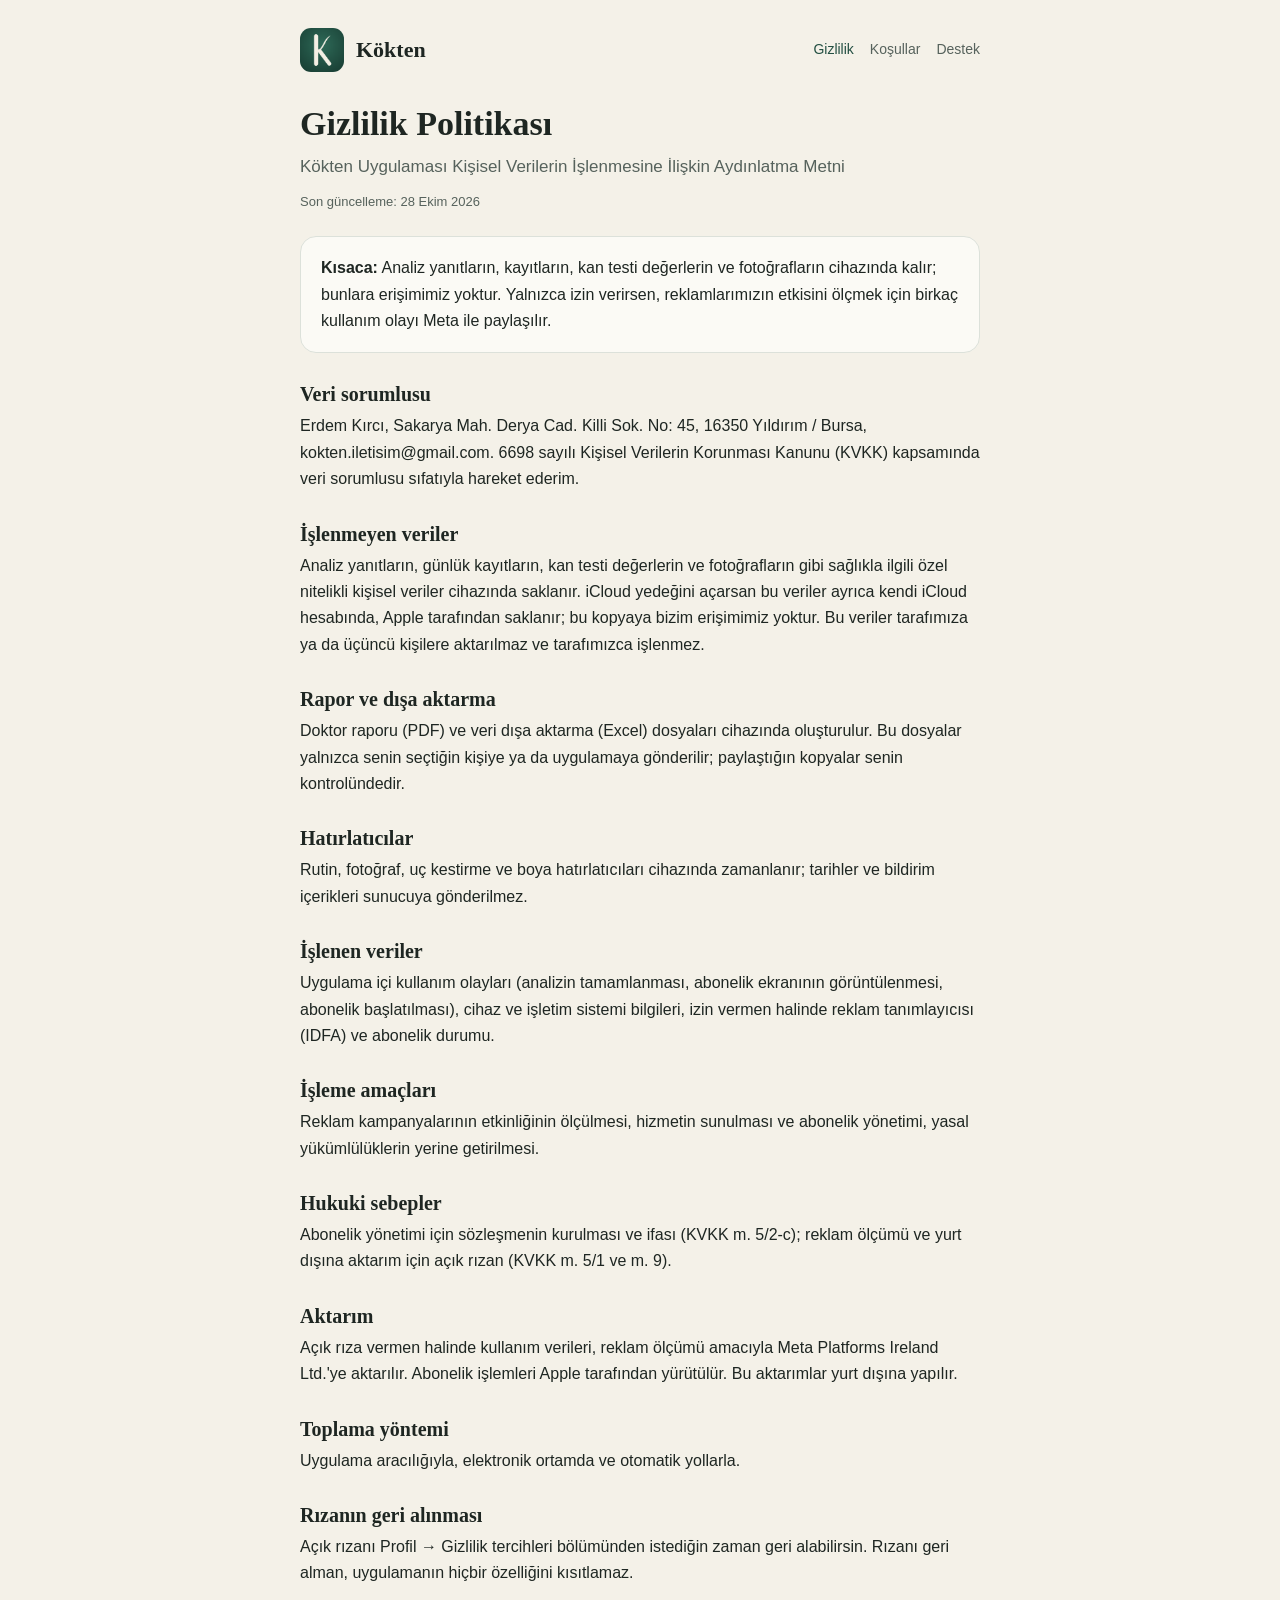
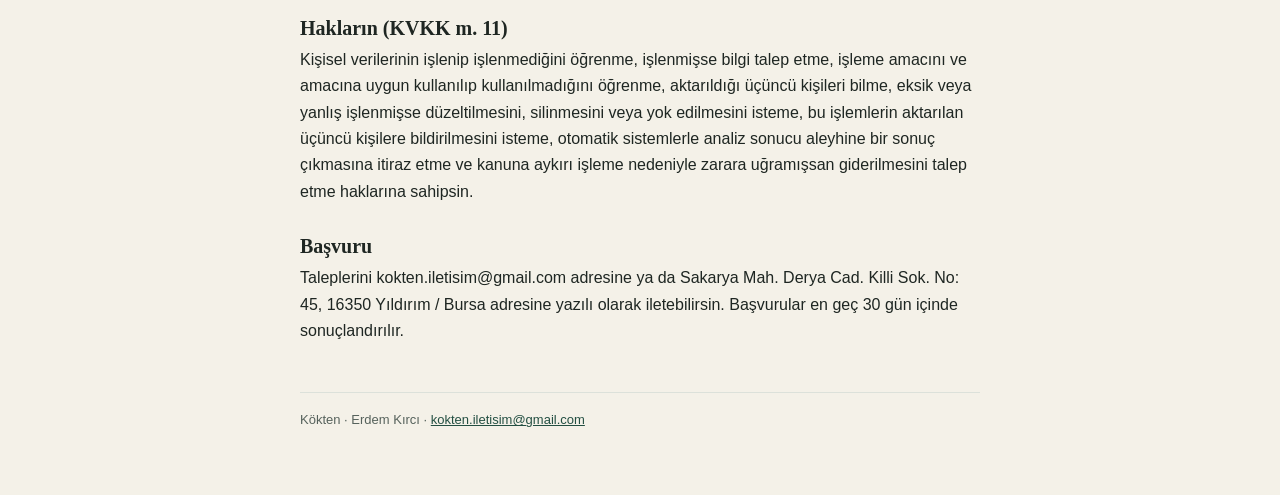
==== gizlilik.html @ 4c1eb414 "Add files via upload" ====
<!doctype html><html lang="tr"><head><meta charset="utf-8"><meta name="viewport" content="width=device-width,initial-scale=1">
<title>Gizlilik Politikası ve KVKK Aydınlatma Metni · Kökten</title><link rel="icon" href="icon.png"><link rel="apple-touch-icon" href="icon.png"><link rel="stylesheet" href="style.css"></head>
<body><div class="wrap"><header><img src="icon.png" alt=""><a href="./">Kökten</a><nav><a href="gizlilik.html" class=on>Gizlilik</a><a href="kosullar.html">Koşullar</a><a href="destek.html">Destek</a></nav></header>
<h1>Gizlilik Politikası</h1><p class="lead">Kökten Uygulaması Kişisel Verilerin İşlenmesine İlişkin Aydınlatma Metni</p><p class="meta">Son güncelleme: 28 Ekim 2026</p>
<div class="card"><p><b>Kısaca:</b> Analiz yanıtların, kayıtların, kan testi değerlerin ve fotoğrafların cihazında kalır; bunlara erişimimiz yoktur. Yalnızca izin verirsen, reklamlarımızın etkisini ölçmek için birkaç kullanım olayı Meta ile paylaşılır.</p></div>
<h2>Veri sorumlusu</h2><p>Erdem Kırcı, Sakarya Mah. Derya Cad. Killi Sok. No: 45, 16350 Yıldırım / Bursa, kokten.iletisim@gmail.com. 6698 sayılı Kişisel Verilerin Korunması Kanunu (KVKK) kapsamında veri sorumlusu sıfatıyla hareket ederim.</p><h2>İşlenmeyen veriler</h2><p>Analiz yanıtların, günlük kayıtların, kan testi değerlerin ve fotoğrafların gibi sağlıkla ilgili özel nitelikli kişisel veriler cihazında saklanır. iCloud yedeğini açarsan bu veriler ayrıca kendi iCloud hesabında, Apple tarafından saklanır; bu kopyaya bizim erişimimiz yoktur. Bu veriler tarafımıza ya da üçüncü kişilere aktarılmaz ve tarafımızca işlenmez.</p><h2>Rapor ve dışa aktarma</h2><p>Doktor raporu (PDF) ve veri dışa aktarma (Excel) dosyaları cihazında oluşturulur. Bu dosyalar yalnızca senin seçtiğin kişiye ya da uygulamaya gönderilir; paylaştığın kopyalar senin kontrolündedir.</p><h2>Hatırlatıcılar</h2><p>Rutin, fotoğraf, uç kestirme ve boya hatırlatıcıları cihazında zamanlanır; tarihler ve bildirim içerikleri sunucuya gönderilmez.</p><h2>İşlenen veriler</h2><p>Uygulama içi kullanım olayları (analizin tamamlanması, abonelik ekranının görüntülenmesi, abonelik başlatılması), cihaz ve işletim sistemi bilgileri, izin vermen halinde reklam tanımlayıcısı (IDFA) ve abonelik durumu.</p><h2>İşleme amaçları</h2><p>Reklam kampanyalarının etkinliğinin ölçülmesi, hizmetin sunulması ve abonelik yönetimi, yasal yükümlülüklerin yerine getirilmesi.</p><h2>Hukuki sebepler</h2><p>Abonelik yönetimi için sözleşmenin kurulması ve ifası (KVKK m. 5/2-c); reklam ölçümü ve yurt dışına aktarım için açık rızan (KVKK m. 5/1 ve m. 9).</p><h2>Aktarım</h2><p>Açık rıza vermen halinde kullanım verileri, reklam ölçümü amacıyla Meta Platforms Ireland Ltd.&#x27;ye aktarılır. Abonelik işlemleri Apple tarafından yürütülür. Bu aktarımlar yurt dışına yapılır.</p><h2>Toplama yöntemi</h2><p>Uygulama aracılığıyla, elektronik ortamda ve otomatik yollarla.</p><h2>Rızanın geri alınması</h2><p>Açık rızanı Profil → Gizlilik tercihleri bölümünden istediğin zaman geri alabilirsin. Rızanı geri alman, uygulamanın hiçbir özelliğini kısıtlamaz.</p><h2>Hakların (KVKK m. 11)</h2><p>Kişisel verilerinin işlenip işlenmediğini öğrenme, işlenmişse bilgi talep etme, işleme amacını ve amacına uygun kullanılıp kullanılmadığını öğrenme, aktarıldığı üçüncü kişileri bilme, eksik veya yanlış işlenmişse düzeltilmesini, silinmesini veya yok edilmesini isteme, bu işlemlerin aktarılan üçüncü kişilere bildirilmesini isteme, otomatik sistemlerle analiz sonucu aleyhine bir sonuç çıkmasına itiraz etme ve kanuna aykırı işleme nedeniyle zarara uğramışsan giderilmesini talep etme haklarına sahipsin.</p><h2>Başvuru</h2><p>Taleplerini kokten.iletisim@gmail.com adresine ya da Sakarya Mah. Derya Cad. Killi Sok. No: 45, 16350 Yıldırım / Bursa adresine yazılı olarak iletebilirsin. Başvurular en geç 30 gün içinde sonuçlandırılır.</p>
<footer>Kökten · Erdem Kırcı · <a href="mailto:kokten.iletisim@gmail.com">kokten.iletisim@gmail.com</a></footer></div></body></html>
---- style.css ----
*{box-sizing:border-box;margin:0;padding:0}
:root{--bg:#F4F1E8;--surface:#FBFAF5;--ink:#1E2622;--ink2:#56625C;--line:#DCE1DA;--accent:#234F42;--soft:#DCE8DF}
@media (prefers-color-scheme:dark){:root{--bg:#121715;--surface:#1A201E;--ink:#ECEEE9;--ink2:#A7B0AB;--line:#2A3430;--accent:#7BD4B2;--soft:#1F2E28}}
body{background:var(--bg);color:var(--ink);font:16px/1.65 -apple-system,BlinkMacSystemFont,"Segoe UI",Roboto,sans-serif;-webkit-font-smoothing:antialiased}
.wrap{max-width:720px;margin:0 auto;padding:28px 20px 64px}
header{display:flex;align-items:center;gap:12px;margin-bottom:32px}
header img{width:44px;height:44px;border-radius:11px}
header>a{color:var(--ink);text-decoration:none;font:700 22px/1 Charter,Georgia,"Times New Roman",serif}
nav{margin-left:auto;display:flex;gap:16px;font-size:14px}
nav a{color:var(--ink2);text-decoration:none}nav a:hover,nav a.on{color:var(--accent)}
h1{font:700 34px/1.2 Charter,Georgia,serif;margin-bottom:8px}
h2{font:700 20px/1.3 Charter,Georgia,serif;margin:28px 0 6px}
p,li{color:var(--ink)}p+p{margin-top:10px}
.lead{color:var(--ink2);font-size:17px;margin-bottom:8px}
.meta{color:var(--ink2);font-size:13px;margin-bottom:24px}
ul{padding-left:20px}li+li{margin-top:6px}
a{color:var(--accent)}
.card{background:var(--surface);border:1px solid var(--line);border-radius:16px;padding:18px 20px;margin-top:16px}
.links{display:grid;gap:12px;margin-top:24px}
.links a{display:block;background:var(--surface);border:1px solid var(--line);border-radius:14px;padding:16px 18px;text-decoration:none;color:var(--ink)}
.links a b{display:block;font:700 18px Charter,Georgia,serif}.links a span{color:var(--ink2);font-size:14px}
footer{margin-top:48px;padding-top:16px;border-top:1px solid var(--line);color:var(--ink2);font-size:13px}
@media (max-width:520px){nav{gap:12px;font-size:13px}h1{font-size:28px}}
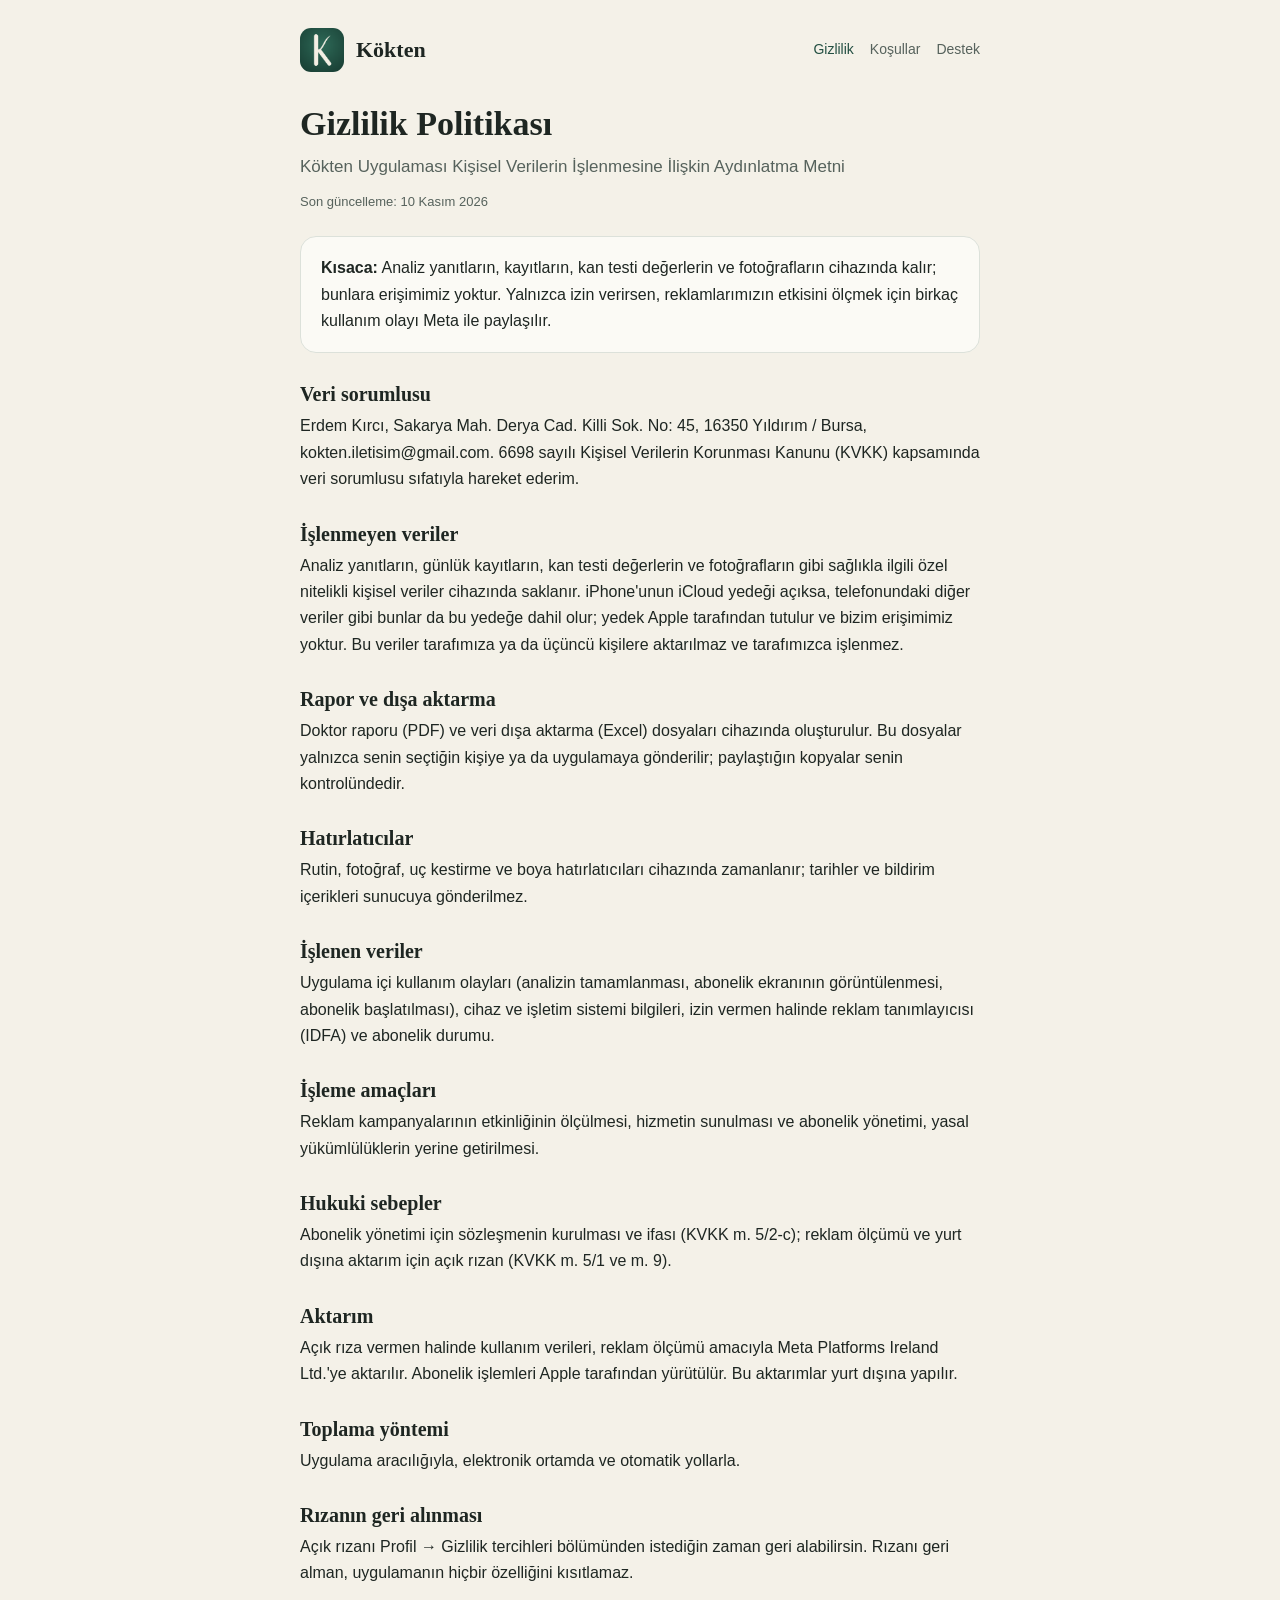
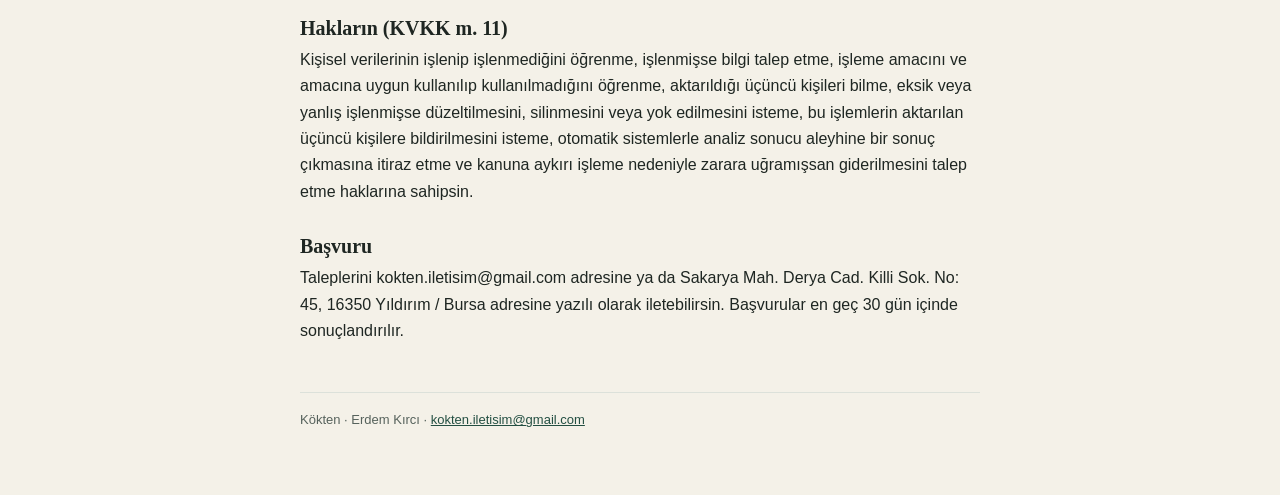
==== commit 9f2cd617: "Add files via upload" ====
--- a/gizlilik.html
+++ b/gizlilik.html
@@ -1,7 +1,7 @@
 <!doctype html><html lang="tr"><head><meta charset="utf-8"><meta name="viewport" content="width=device-width,initial-scale=1">
 <title>Gizlilik Politikası ve KVKK Aydınlatma Metni · Kökten</title><link rel="icon" href="icon.png"><link rel="apple-touch-icon" href="icon.png"><link rel="stylesheet" href="style.css"></head>
 <body><div class="wrap"><header><img src="icon.png" alt=""><a href="./">Kökten</a><nav><a href="gizlilik.html" class=on>Gizlilik</a><a href="kosullar.html">Koşullar</a><a href="destek.html">Destek</a></nav></header>
-<h1>Gizlilik Politikası</h1><p class="lead">Kökten Uygulaması Kişisel Verilerin İşlenmesine İlişkin Aydınlatma Metni</p><p class="meta">Son güncelleme: 28 Ekim 2026</p>
+<h1>Gizlilik Politikası</h1><p class="lead">Kökten Uygulaması Kişisel Verilerin İşlenmesine İlişkin Aydınlatma Metni</p><p class="meta">Son güncelleme: 10 Kasım 2026</p>
 <div class="card"><p><b>Kısaca:</b> Analiz yanıtların, kayıtların, kan testi değerlerin ve fotoğrafların cihazında kalır; bunlara erişimimiz yoktur. Yalnızca izin verirsen, reklamlarımızın etkisini ölçmek için birkaç kullanım olayı Meta ile paylaşılır.</p></div>
-<h2>Veri sorumlusu</h2><p>Erdem Kırcı, Sakarya Mah. Derya Cad. Killi Sok. No: 45, 16350 Yıldırım / Bursa, kokten.iletisim@gmail.com. 6698 sayılı Kişisel Verilerin Korunması Kanunu (KVKK) kapsamında veri sorumlusu sıfatıyla hareket ederim.</p><h2>İşlenmeyen veriler</h2><p>Analiz yanıtların, günlük kayıtların, kan testi değerlerin ve fotoğrafların gibi sağlıkla ilgili özel nitelikli kişisel veriler cihazında saklanır. iCloud yedeğini açarsan bu veriler ayrıca kendi iCloud hesabında, Apple tarafından saklanır; bu kopyaya bizim erişimimiz yoktur. Bu veriler tarafımıza ya da üçüncü kişilere aktarılmaz ve tarafımızca işlenmez.</p><h2>Rapor ve dışa aktarma</h2><p>Doktor raporu (PDF) ve veri dışa aktarma (Excel) dosyaları cihazında oluşturulur. Bu dosyalar yalnızca senin seçtiğin kişiye ya da uygulamaya gönderilir; paylaştığın kopyalar senin kontrolündedir.</p><h2>Hatırlatıcılar</h2><p>Rutin, fotoğraf, uç kestirme ve boya hatırlatıcıları cihazında zamanlanır; tarihler ve bildirim içerikleri sunucuya gönderilmez.</p><h2>İşlenen veriler</h2><p>Uygulama içi kullanım olayları (analizin tamamlanması, abonelik ekranının görüntülenmesi, abonelik başlatılması), cihaz ve işletim sistemi bilgileri, izin vermen halinde reklam tanımlayıcısı (IDFA) ve abonelik durumu.</p><h2>İşleme amaçları</h2><p>Reklam kampanyalarının etkinliğinin ölçülmesi, hizmetin sunulması ve abonelik yönetimi, yasal yükümlülüklerin yerine getirilmesi.</p><h2>Hukuki sebepler</h2><p>Abonelik yönetimi için sözleşmenin kurulması ve ifası (KVKK m. 5/2-c); reklam ölçümü ve yurt dışına aktarım için açık rızan (KVKK m. 5/1 ve m. 9).</p><h2>Aktarım</h2><p>Açık rıza vermen halinde kullanım verileri, reklam ölçümü amacıyla Meta Platforms Ireland Ltd.&#x27;ye aktarılır. Abonelik işlemleri Apple tarafından yürütülür. Bu aktarımlar yurt dışına yapılır.</p><h2>Toplama yöntemi</h2><p>Uygulama aracılığıyla, elektronik ortamda ve otomatik yollarla.</p><h2>Rızanın geri alınması</h2><p>Açık rızanı Profil → Gizlilik tercihleri bölümünden istediğin zaman geri alabilirsin. Rızanı geri alman, uygulamanın hiçbir özelliğini kısıtlamaz.</p><h2>Hakların (KVKK m. 11)</h2><p>Kişisel verilerinin işlenip işlenmediğini öğrenme, işlenmişse bilgi talep etme, işleme amacını ve amacına uygun kullanılıp kullanılmadığını öğrenme, aktarıldığı üçüncü kişileri bilme, eksik veya yanlış işlenmişse düzeltilmesini, silinmesini veya yok edilmesini isteme, bu işlemlerin aktarılan üçüncü kişilere bildirilmesini isteme, otomatik sistemlerle analiz sonucu aleyhine bir sonuç çıkmasına itiraz etme ve kanuna aykırı işleme nedeniyle zarara uğramışsan giderilmesini talep etme haklarına sahipsin.</p><h2>Başvuru</h2><p>Taleplerini kokten.iletisim@gmail.com adresine ya da Sakarya Mah. Derya Cad. Killi Sok. No: 45, 16350 Yıldırım / Bursa adresine yazılı olarak iletebilirsin. Başvurular en geç 30 gün içinde sonuçlandırılır.</p>
+<h2>Veri sorumlusu</h2><p>Erdem Kırcı, Sakarya Mah. Derya Cad. Killi Sok. No: 45, 16350 Yıldırım / Bursa, kokten.iletisim@gmail.com. 6698 sayılı Kişisel Verilerin Korunması Kanunu (KVKK) kapsamında veri sorumlusu sıfatıyla hareket ederim.</p><h2>İşlenmeyen veriler</h2><p>Analiz yanıtların, günlük kayıtların, kan testi değerlerin ve fotoğrafların gibi sağlıkla ilgili özel nitelikli kişisel veriler cihazında saklanır. iPhone'unun iCloud yedeği açıksa, telefonundaki diğer veriler gibi bunlar da bu yedeğe dahil olur; yedek Apple tarafından tutulur ve bizim erişimimiz yoktur. Bu veriler tarafımıza ya da üçüncü kişilere aktarılmaz ve tarafımızca işlenmez.</p><h2>Rapor ve dışa aktarma</h2><p>Doktor raporu (PDF) ve veri dışa aktarma (Excel) dosyaları cihazında oluşturulur. Bu dosyalar yalnızca senin seçtiğin kişiye ya da uygulamaya gönderilir; paylaştığın kopyalar senin kontrolündedir.</p><h2>Hatırlatıcılar</h2><p>Rutin, fotoğraf, uç kestirme ve boya hatırlatıcıları cihazında zamanlanır; tarihler ve bildirim içerikleri sunucuya gönderilmez.</p><h2>İşlenen veriler</h2><p>Uygulama içi kullanım olayları (analizin tamamlanması, abonelik ekranının görüntülenmesi, abonelik başlatılması), cihaz ve işletim sistemi bilgileri, izin vermen halinde reklam tanımlayıcısı (IDFA) ve abonelik durumu.</p><h2>İşleme amaçları</h2><p>Reklam kampanyalarının etkinliğinin ölçülmesi, hizmetin sunulması ve abonelik yönetimi, yasal yükümlülüklerin yerine getirilmesi.</p><h2>Hukuki sebepler</h2><p>Abonelik yönetimi için sözleşmenin kurulması ve ifası (KVKK m. 5/2-c); reklam ölçümü ve yurt dışına aktarım için açık rızan (KVKK m. 5/1 ve m. 9).</p><h2>Aktarım</h2><p>Açık rıza vermen halinde kullanım verileri, reklam ölçümü amacıyla Meta Platforms Ireland Ltd.&#x27;ye aktarılır. Abonelik işlemleri Apple tarafından yürütülür. Bu aktarımlar yurt dışına yapılır.</p><h2>Toplama yöntemi</h2><p>Uygulama aracılığıyla, elektronik ortamda ve otomatik yollarla.</p><h2>Rızanın geri alınması</h2><p>Açık rızanı Profil → Gizlilik tercihleri bölümünden istediğin zaman geri alabilirsin. Rızanı geri alman, uygulamanın hiçbir özelliğini kısıtlamaz.</p><h2>Hakların (KVKK m. 11)</h2><p>Kişisel verilerinin işlenip işlenmediğini öğrenme, işlenmişse bilgi talep etme, işleme amacını ve amacına uygun kullanılıp kullanılmadığını öğrenme, aktarıldığı üçüncü kişileri bilme, eksik veya yanlış işlenmişse düzeltilmesini, silinmesini veya yok edilmesini isteme, bu işlemlerin aktarılan üçüncü kişilere bildirilmesini isteme, otomatik sistemlerle analiz sonucu aleyhine bir sonuç çıkmasına itiraz etme ve kanuna aykırı işleme nedeniyle zarara uğramışsan giderilmesini talep etme haklarına sahipsin.</p><h2>Başvuru</h2><p>Taleplerini kokten.iletisim@gmail.com adresine ya da Sakarya Mah. Derya Cad. Killi Sok. No: 45, 16350 Yıldırım / Bursa adresine yazılı olarak iletebilirsin. Başvurular en geç 30 gün içinde sonuçlandırılır.</p>
 <footer>Kökten · Erdem Kırcı · <a href="mailto:kokten.iletisim@gmail.com">kokten.iletisim@gmail.com</a></footer></div></body></html>
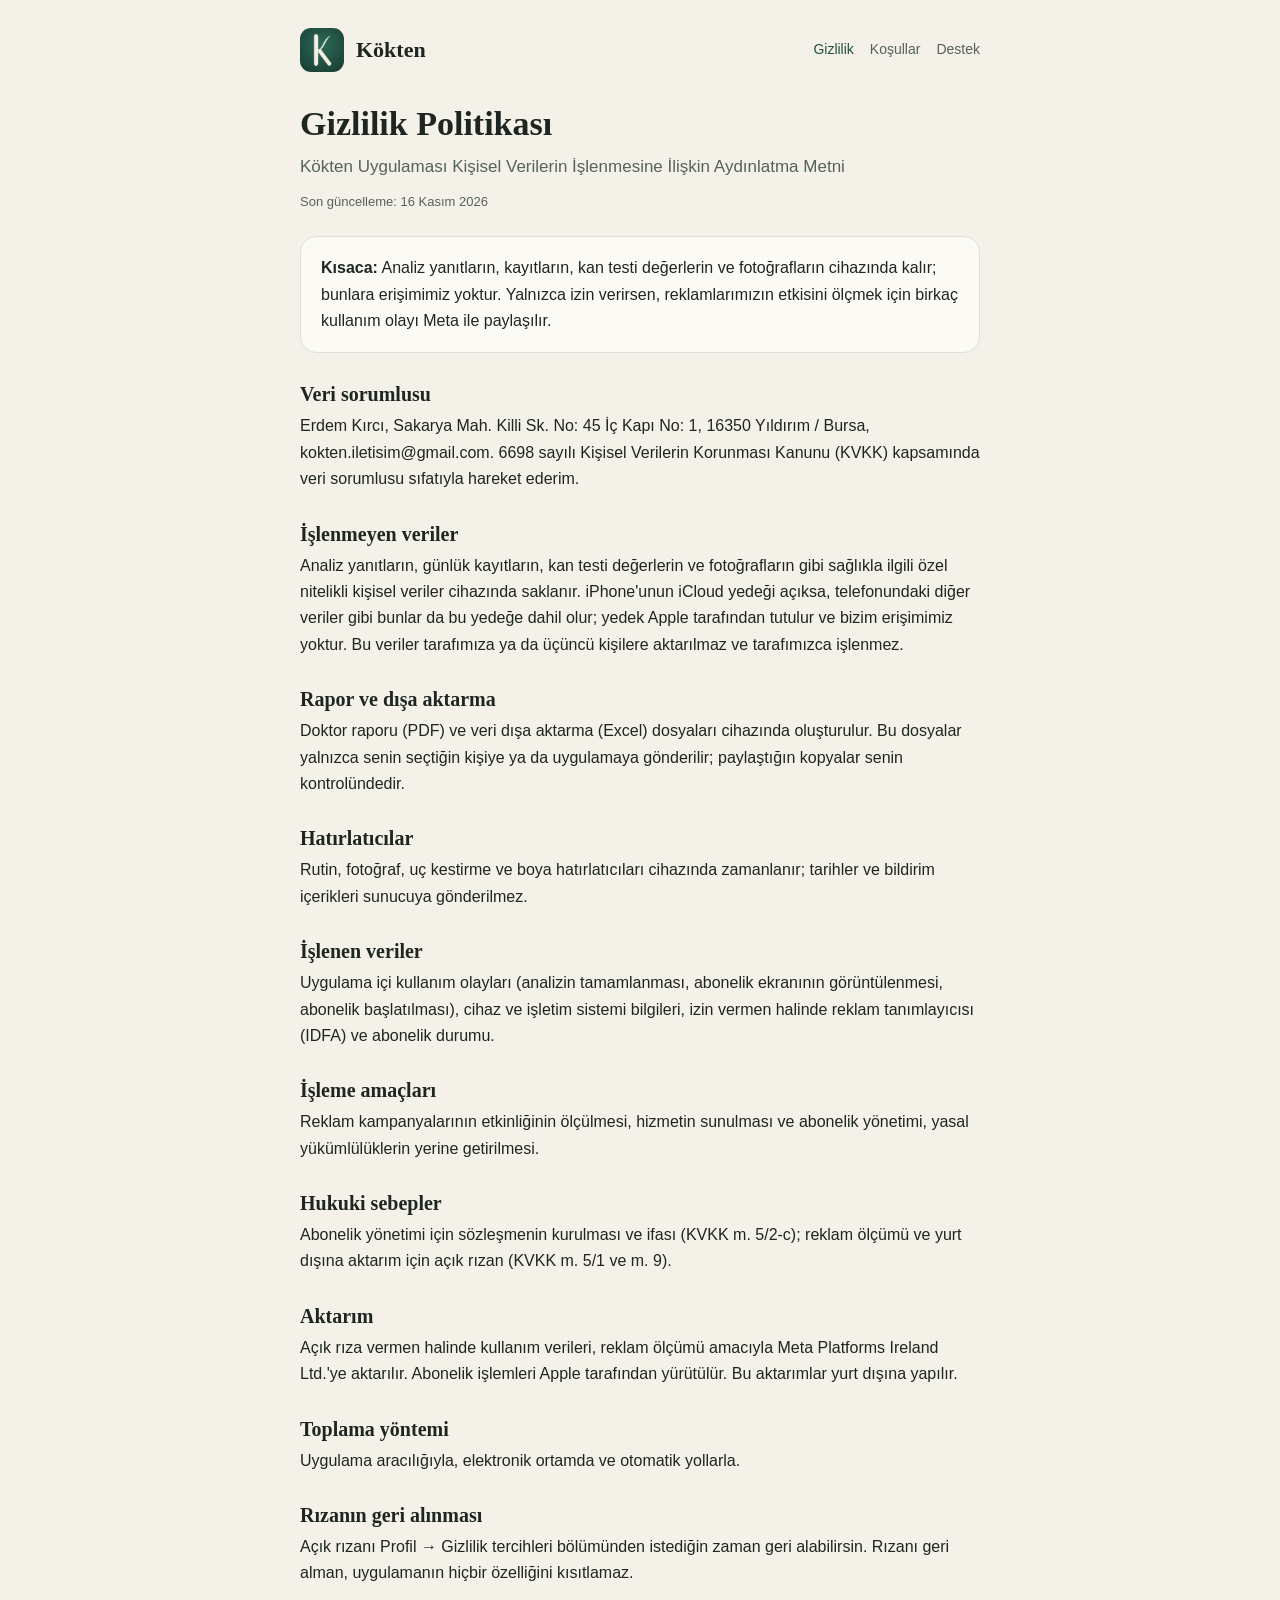
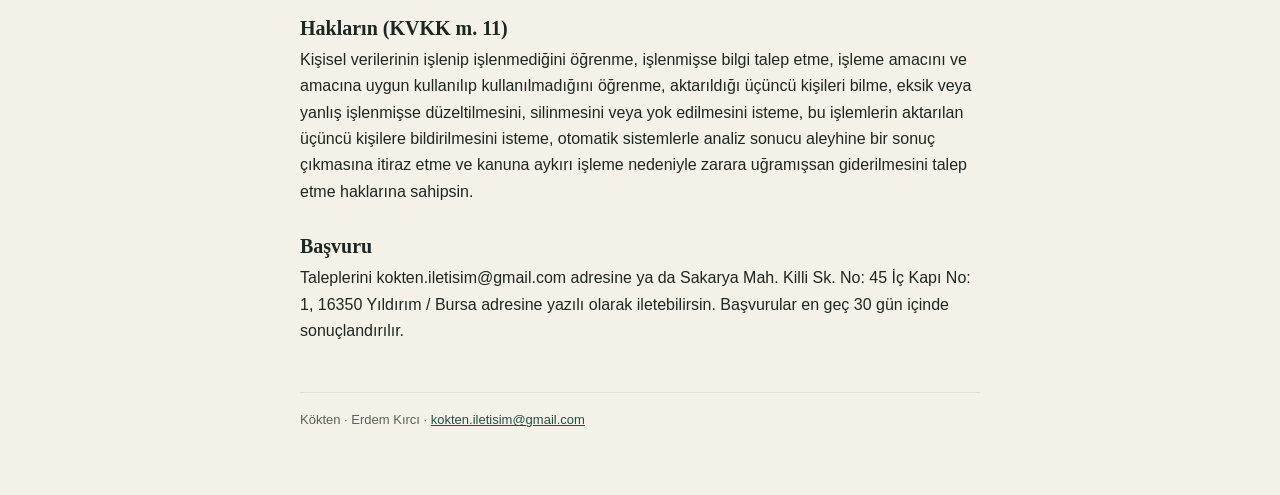
==== commit f42ee550: "Change last updated date in gizlilik.html Updated the last modified date in the privacy policy secti" ====
--- a/gizlilik.html
+++ b/gizlilik.html
@@ -1,7 +1,7 @@
 <!doctype html><html lang="tr"><head><meta charset="utf-8"><meta name="viewport" content="width=device-width,initial-scale=1">
 <title>Gizlilik Politikası ve KVKK Aydınlatma Metni · Kökten</title><link rel="icon" href="icon.png"><link rel="apple-touch-icon" href="icon.png"><link rel="stylesheet" href="style.css"></head>
 <body><div class="wrap"><header><img src="icon.png" alt=""><a href="./">Kökten</a><nav><a href="gizlilik.html" class=on>Gizlilik</a><a href="kosullar.html">Koşullar</a><a href="destek.html">Destek</a></nav></header>
-<h1>Gizlilik Politikası</h1><p class="lead">Kökten Uygulaması Kişisel Verilerin İşlenmesine İlişkin Aydınlatma Metni</p><p class="meta">Son güncelleme: 10 Kasım 2026</p>
+<h1>Gizlilik Politikası</h1><p class="lead">Kökten Uygulaması Kişisel Verilerin İşlenmesine İlişkin Aydınlatma Metni</p><p class="meta">Son güncelleme: 16 Kasım 2026</p>
 <div class="card"><p><b>Kısaca:</b> Analiz yanıtların, kayıtların, kan testi değerlerin ve fotoğrafların cihazında kalır; bunlara erişimimiz yoktur. Yalnızca izin verirsen, reklamlarımızın etkisini ölçmek için birkaç kullanım olayı Meta ile paylaşılır.</p></div>
-<h2>Veri sorumlusu</h2><p>Erdem Kırcı, Sakarya Mah. Derya Cad. Killi Sok. No: 45, 16350 Yıldırım / Bursa, kokten.iletisim@gmail.com. 6698 sayılı Kişisel Verilerin Korunması Kanunu (KVKK) kapsamında veri sorumlusu sıfatıyla hareket ederim.</p><h2>İşlenmeyen veriler</h2><p>Analiz yanıtların, günlük kayıtların, kan testi değerlerin ve fotoğrafların gibi sağlıkla ilgili özel nitelikli kişisel veriler cihazında saklanır. iPhone'unun iCloud yedeği açıksa, telefonundaki diğer veriler gibi bunlar da bu yedeğe dahil olur; yedek Apple tarafından tutulur ve bizim erişimimiz yoktur. Bu veriler tarafımıza ya da üçüncü kişilere aktarılmaz ve tarafımızca işlenmez.</p><h2>Rapor ve dışa aktarma</h2><p>Doktor raporu (PDF) ve veri dışa aktarma (Excel) dosyaları cihazında oluşturulur. Bu dosyalar yalnızca senin seçtiğin kişiye ya da uygulamaya gönderilir; paylaştığın kopyalar senin kontrolündedir.</p><h2>Hatırlatıcılar</h2><p>Rutin, fotoğraf, uç kestirme ve boya hatırlatıcıları cihazında zamanlanır; tarihler ve bildirim içerikleri sunucuya gönderilmez.</p><h2>İşlenen veriler</h2><p>Uygulama içi kullanım olayları (analizin tamamlanması, abonelik ekranının görüntülenmesi, abonelik başlatılması), cihaz ve işletim sistemi bilgileri, izin vermen halinde reklam tanımlayıcısı (IDFA) ve abonelik durumu.</p><h2>İşleme amaçları</h2><p>Reklam kampanyalarının etkinliğinin ölçülmesi, hizmetin sunulması ve abonelik yönetimi, yasal yükümlülüklerin yerine getirilmesi.</p><h2>Hukuki sebepler</h2><p>Abonelik yönetimi için sözleşmenin kurulması ve ifası (KVKK m. 5/2-c); reklam ölçümü ve yurt dışına aktarım için açık rızan (KVKK m. 5/1 ve m. 9).</p><h2>Aktarım</h2><p>Açık rıza vermen halinde kullanım verileri, reklam ölçümü amacıyla Meta Platforms Ireland Ltd.&#x27;ye aktarılır. Abonelik işlemleri Apple tarafından yürütülür. Bu aktarımlar yurt dışına yapılır.</p><h2>Toplama yöntemi</h2><p>Uygulama aracılığıyla, elektronik ortamda ve otomatik yollarla.</p><h2>Rızanın geri alınması</h2><p>Açık rızanı Profil → Gizlilik tercihleri bölümünden istediğin zaman geri alabilirsin. Rızanı geri alman, uygulamanın hiçbir özelliğini kısıtlamaz.</p><h2>Hakların (KVKK m. 11)</h2><p>Kişisel verilerinin işlenip işlenmediğini öğrenme, işlenmişse bilgi talep etme, işleme amacını ve amacına uygun kullanılıp kullanılmadığını öğrenme, aktarıldığı üçüncü kişileri bilme, eksik veya yanlış işlenmişse düzeltilmesini, silinmesini veya yok edilmesini isteme, bu işlemlerin aktarılan üçüncü kişilere bildirilmesini isteme, otomatik sistemlerle analiz sonucu aleyhine bir sonuç çıkmasına itiraz etme ve kanuna aykırı işleme nedeniyle zarara uğramışsan giderilmesini talep etme haklarına sahipsin.</p><h2>Başvuru</h2><p>Taleplerini kokten.iletisim@gmail.com adresine ya da Sakarya Mah. Derya Cad. Killi Sok. No: 45, 16350 Yıldırım / Bursa adresine yazılı olarak iletebilirsin. Başvurular en geç 30 gün içinde sonuçlandırılır.</p>
-<footer>Kökten · Erdem Kırcı · <a href="mailto:kokten.iletisim@gmail.com">kokten.iletisim@gmail.com</a></footer></div></body></html>+<h2>Veri sorumlusu</h2><p>Erdem Kırcı, Sakarya Mah. Killi Sk. No: 45 İç Kapı No: 1, 16350 Yıldırım / Bursa, kokten.iletisim@gmail.com. 6698 sayılı Kişisel Verilerin Korunması Kanunu (KVKK) kapsamında veri sorumlusu sıfatıyla hareket ederim.</p><h2>İşlenmeyen veriler</h2><p>Analiz yanıtların, günlük kayıtların, kan testi değerlerin ve fotoğrafların gibi sağlıkla ilgili özel nitelikli kişisel veriler cihazında saklanır. iPhone'unun iCloud yedeği açıksa, telefonundaki diğer veriler gibi bunlar da bu yedeğe dahil olur; yedek Apple tarafından tutulur ve bizim erişimimiz yoktur. Bu veriler tarafımıza ya da üçüncü kişilere aktarılmaz ve tarafımızca işlenmez.</p><h2>Rapor ve dışa aktarma</h2><p>Doktor raporu (PDF) ve veri dışa aktarma (Excel) dosyaları cihazında oluşturulur. Bu dosyalar yalnızca senin seçtiğin kişiye ya da uygulamaya gönderilir; paylaştığın kopyalar senin kontrolündedir.</p><h2>Hatırlatıcılar</h2><p>Rutin, fotoğraf, uç kestirme ve boya hatırlatıcıları cihazında zamanlanır; tarihler ve bildirim içerikleri sunucuya gönderilmez.</p><h2>İşlenen veriler</h2><p>Uygulama içi kullanım olayları (analizin tamamlanması, abonelik ekranının görüntülenmesi, abonelik başlatılması), cihaz ve işletim sistemi bilgileri, izin vermen halinde reklam tanımlayıcısı (IDFA) ve abonelik durumu.</p><h2>İşleme amaçları</h2><p>Reklam kampanyalarının etkinliğinin ölçülmesi, hizmetin sunulması ve abonelik yönetimi, yasal yükümlülüklerin yerine getirilmesi.</p><h2>Hukuki sebepler</h2><p>Abonelik yönetimi için sözleşmenin kurulması ve ifası (KVKK m. 5/2-c); reklam ölçümü ve yurt dışına aktarım için açık rızan (KVKK m. 5/1 ve m. 9).</p><h2>Aktarım</h2><p>Açık rıza vermen halinde kullanım verileri, reklam ölçümü amacıyla Meta Platforms Ireland Ltd.&#x27;ye aktarılır. Abonelik işlemleri Apple tarafından yürütülür. Bu aktarımlar yurt dışına yapılır.</p><h2>Toplama yöntemi</h2><p>Uygulama aracılığıyla, elektronik ortamda ve otomatik yollarla.</p><h2>Rızanın geri alınması</h2><p>Açık rızanı Profil → Gizlilik tercihleri bölümünden istediğin zaman geri alabilirsin. Rızanı geri alman, uygulamanın hiçbir özelliğini kısıtlamaz.</p><h2>Hakların (KVKK m. 11)</h2><p>Kişisel verilerinin işlenip işlenmediğini öğrenme, işlenmişse bilgi talep etme, işleme amacını ve amacına uygun kullanılıp kullanılmadığını öğrenme, aktarıldığı üçüncü kişileri bilme, eksik veya yanlış işlenmişse düzeltilmesini, silinmesini veya yok edilmesini isteme, bu işlemlerin aktarılan üçüncü kişilere bildirilmesini isteme, otomatik sistemlerle analiz sonucu aleyhine bir sonuç çıkmasına itiraz etme ve kanuna aykırı işleme nedeniyle zarara uğramışsan giderilmesini talep etme haklarına sahipsin.</p><h2>Başvuru</h2><p>Taleplerini kokten.iletisim@gmail.com adresine ya da Sakarya Mah. Killi Sk. No: 45 İç Kapı No: 1, 16350 Yıldırım / Bursa adresine yazılı olarak iletebilirsin. Başvurular en geç 30 gün içinde sonuçlandırılır.</p>
+<footer>Kökten · Erdem Kırcı · <a href="mailto:kokten.iletisim@gmail.com">kokten.iletisim@gmail.com</a></footer></div></body></html>
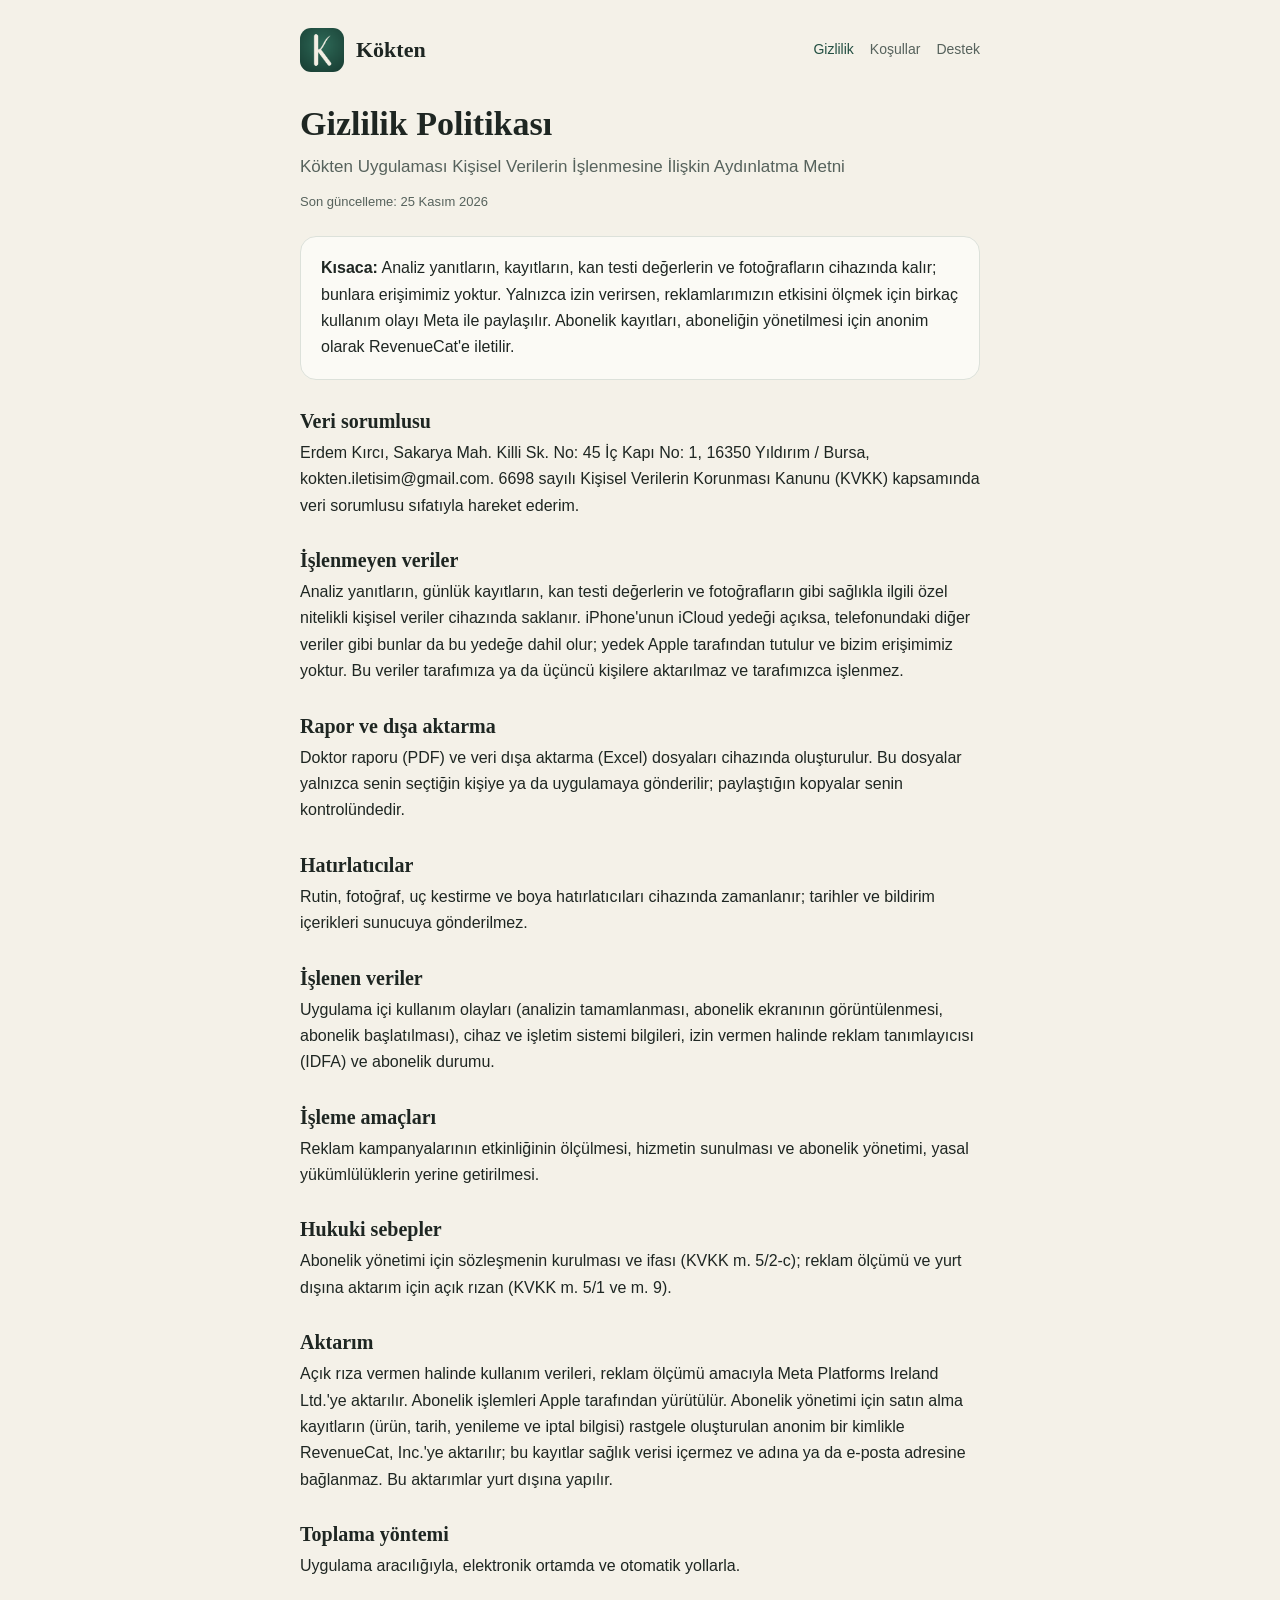
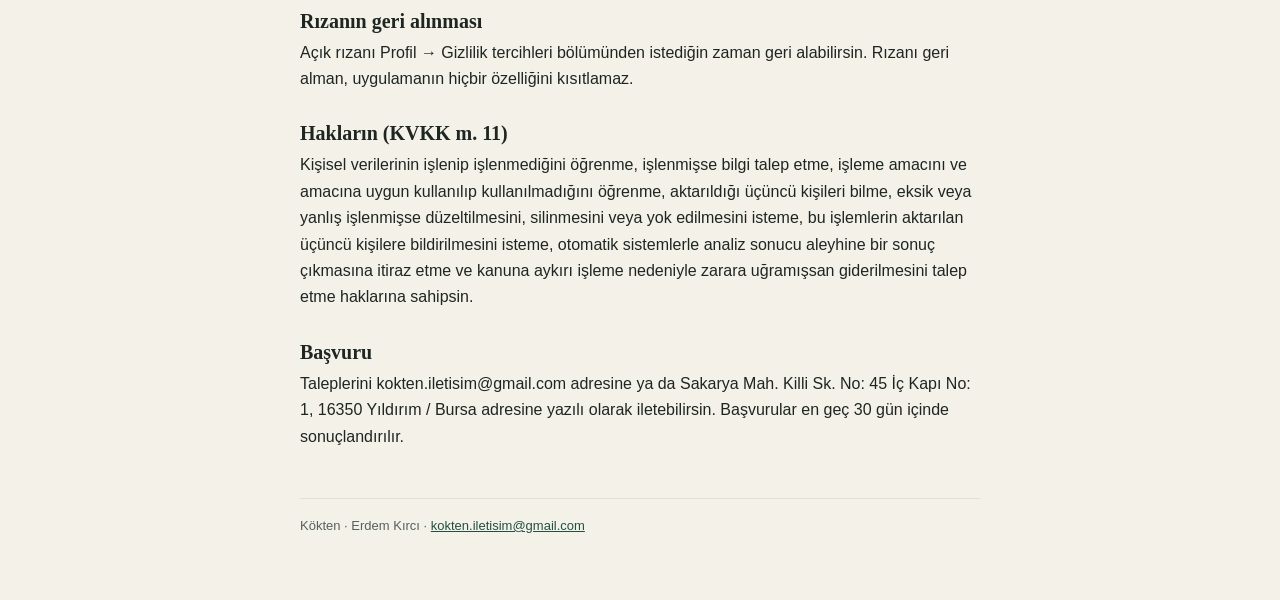
==== commit 8f0d9dea: "Revise privacy policy details and update date Updated privacy policy text and contact information." ====
--- a/gizlilik.html
+++ b/gizlilik.html
@@ -1,7 +1,7 @@
 <!doctype html><html lang="tr"><head><meta charset="utf-8"><meta name="viewport" content="width=device-width,initial-scale=1">
 <title>Gizlilik Politikası ve KVKK Aydınlatma Metni · Kökten</title><link rel="icon" href="icon.png"><link rel="apple-touch-icon" href="icon.png"><link rel="stylesheet" href="style.css"></head>
 <body><div class="wrap"><header><img src="icon.png" alt=""><a href="./">Kökten</a><nav><a href="gizlilik.html" class=on>Gizlilik</a><a href="kosullar.html">Koşullar</a><a href="destek.html">Destek</a></nav></header>
-<h1>Gizlilik Politikası</h1><p class="lead">Kökten Uygulaması Kişisel Verilerin İşlenmesine İlişkin Aydınlatma Metni</p><p class="meta">Son güncelleme: 16 Kasım 2026</p>
-<div class="card"><p><b>Kısaca:</b> Analiz yanıtların, kayıtların, kan testi değerlerin ve fotoğrafların cihazında kalır; bunlara erişimimiz yoktur. Yalnızca izin verirsen, reklamlarımızın etkisini ölçmek için birkaç kullanım olayı Meta ile paylaşılır.</p></div>
-<h2>Veri sorumlusu</h2><p>Erdem Kırcı, Sakarya Mah. Killi Sk. No: 45 İç Kapı No: 1, 16350 Yıldırım / Bursa, kokten.iletisim@gmail.com. 6698 sayılı Kişisel Verilerin Korunması Kanunu (KVKK) kapsamında veri sorumlusu sıfatıyla hareket ederim.</p><h2>İşlenmeyen veriler</h2><p>Analiz yanıtların, günlük kayıtların, kan testi değerlerin ve fotoğrafların gibi sağlıkla ilgili özel nitelikli kişisel veriler cihazında saklanır. iPhone'unun iCloud yedeği açıksa, telefonundaki diğer veriler gibi bunlar da bu yedeğe dahil olur; yedek Apple tarafından tutulur ve bizim erişimimiz yoktur. Bu veriler tarafımıza ya da üçüncü kişilere aktarılmaz ve tarafımızca işlenmez.</p><h2>Rapor ve dışa aktarma</h2><p>Doktor raporu (PDF) ve veri dışa aktarma (Excel) dosyaları cihazında oluşturulur. Bu dosyalar yalnızca senin seçtiğin kişiye ya da uygulamaya gönderilir; paylaştığın kopyalar senin kontrolündedir.</p><h2>Hatırlatıcılar</h2><p>Rutin, fotoğraf, uç kestirme ve boya hatırlatıcıları cihazında zamanlanır; tarihler ve bildirim içerikleri sunucuya gönderilmez.</p><h2>İşlenen veriler</h2><p>Uygulama içi kullanım olayları (analizin tamamlanması, abonelik ekranının görüntülenmesi, abonelik başlatılması), cihaz ve işletim sistemi bilgileri, izin vermen halinde reklam tanımlayıcısı (IDFA) ve abonelik durumu.</p><h2>İşleme amaçları</h2><p>Reklam kampanyalarının etkinliğinin ölçülmesi, hizmetin sunulması ve abonelik yönetimi, yasal yükümlülüklerin yerine getirilmesi.</p><h2>Hukuki sebepler</h2><p>Abonelik yönetimi için sözleşmenin kurulması ve ifası (KVKK m. 5/2-c); reklam ölçümü ve yurt dışına aktarım için açık rızan (KVKK m. 5/1 ve m. 9).</p><h2>Aktarım</h2><p>Açık rıza vermen halinde kullanım verileri, reklam ölçümü amacıyla Meta Platforms Ireland Ltd.&#x27;ye aktarılır. Abonelik işlemleri Apple tarafından yürütülür. Bu aktarımlar yurt dışına yapılır.</p><h2>Toplama yöntemi</h2><p>Uygulama aracılığıyla, elektronik ortamda ve otomatik yollarla.</p><h2>Rızanın geri alınması</h2><p>Açık rızanı Profil → Gizlilik tercihleri bölümünden istediğin zaman geri alabilirsin. Rızanı geri alman, uygulamanın hiçbir özelliğini kısıtlamaz.</p><h2>Hakların (KVKK m. 11)</h2><p>Kişisel verilerinin işlenip işlenmediğini öğrenme, işlenmişse bilgi talep etme, işleme amacını ve amacına uygun kullanılıp kullanılmadığını öğrenme, aktarıldığı üçüncü kişileri bilme, eksik veya yanlış işlenmişse düzeltilmesini, silinmesini veya yok edilmesini isteme, bu işlemlerin aktarılan üçüncü kişilere bildirilmesini isteme, otomatik sistemlerle analiz sonucu aleyhine bir sonuç çıkmasına itiraz etme ve kanuna aykırı işleme nedeniyle zarara uğramışsan giderilmesini talep etme haklarına sahipsin.</p><h2>Başvuru</h2><p>Taleplerini kokten.iletisim@gmail.com adresine ya da Sakarya Mah. Killi Sk. No: 45 İç Kapı No: 1, 16350 Yıldırım / Bursa adresine yazılı olarak iletebilirsin. Başvurular en geç 30 gün içinde sonuçlandırılır.</p>
+<h1>Gizlilik Politikası</h1><p class="lead">Kökten Uygulaması Kişisel Verilerin İşlenmesine İlişkin Aydınlatma Metni</p><p class="meta">Son güncelleme: 25 Kasım 2026</p>
+<div class="card"><p><b>Kısaca:</b> Analiz yanıtların, kayıtların, kan testi değerlerin ve fotoğrafların cihazında kalır; bunlara erişimimiz yoktur. Yalnızca izin verirsen, reklamlarımızın etkisini ölçmek için birkaç kullanım olayı Meta ile paylaşılır. Abonelik kayıtları, aboneliğin yönetilmesi için anonim olarak RevenueCat'e iletilir.</p></div>
+<h2>Veri sorumlusu</h2><p>Erdem Kırcı, Sakarya Mah. Killi Sk. No: 45 İç Kapı No: 1, 16350 Yıldırım / Bursa, kokten.iletisim@gmail.com. 6698 sayılı Kişisel Verilerin Korunması Kanunu (KVKK) kapsamında veri sorumlusu sıfatıyla hareket ederim.</p><h2>İşlenmeyen veriler</h2><p>Analiz yanıtların, günlük kayıtların, kan testi değerlerin ve fotoğrafların gibi sağlıkla ilgili özel nitelikli kişisel veriler cihazında saklanır. iPhone'unun iCloud yedeği açıksa, telefonundaki diğer veriler gibi bunlar da bu yedeğe dahil olur; yedek Apple tarafından tutulur ve bizim erişimimiz yoktur. Bu veriler tarafımıza ya da üçüncü kişilere aktarılmaz ve tarafımızca işlenmez.</p><h2>Rapor ve dışa aktarma</h2><p>Doktor raporu (PDF) ve veri dışa aktarma (Excel) dosyaları cihazında oluşturulur. Bu dosyalar yalnızca senin seçtiğin kişiye ya da uygulamaya gönderilir; paylaştığın kopyalar senin kontrolündedir.</p><h2>Hatırlatıcılar</h2><p>Rutin, fotoğraf, uç kestirme ve boya hatırlatıcıları cihazında zamanlanır; tarihler ve bildirim içerikleri sunucuya gönderilmez.</p><h2>İşlenen veriler</h2><p>Uygulama içi kullanım olayları (analizin tamamlanması, abonelik ekranının görüntülenmesi, abonelik başlatılması), cihaz ve işletim sistemi bilgileri, izin vermen halinde reklam tanımlayıcısı (IDFA) ve abonelik durumu.</p><h2>İşleme amaçları</h2><p>Reklam kampanyalarının etkinliğinin ölçülmesi, hizmetin sunulması ve abonelik yönetimi, yasal yükümlülüklerin yerine getirilmesi.</p><h2>Hukuki sebepler</h2><p>Abonelik yönetimi için sözleşmenin kurulması ve ifası (KVKK m. 5/2-c); reklam ölçümü ve yurt dışına aktarım için açık rızan (KVKK m. 5/1 ve m. 9).</p><h2>Aktarım</h2><p>Açık rıza vermen halinde kullanım verileri, reklam ölçümü amacıyla Meta Platforms Ireland Ltd.&#x27;ye aktarılır. Abonelik işlemleri Apple tarafından yürütülür. Abonelik yönetimi için satın alma kayıtların (ürün, tarih, yenileme ve iptal bilgisi) rastgele oluşturulan anonim bir kimlikle RevenueCat, Inc.'ye aktarılır; bu kayıtlar sağlık verisi içermez ve adına ya da e-posta adresine bağlanmaz. Bu aktarımlar yurt dışına yapılır.</p><h2>Toplama yöntemi</h2><p>Uygulama aracılığıyla, elektronik ortamda ve otomatik yollarla.</p><h2>Rızanın geri alınması</h2><p>Açık rızanı Profil → Gizlilik tercihleri bölümünden istediğin zaman geri alabilirsin. Rızanı geri alman, uygulamanın hiçbir özelliğini kısıtlamaz.</p><h2>Hakların (KVKK m. 11)</h2><p>Kişisel verilerinin işlenip işlenmediğini öğrenme, işlenmişse bilgi talep etme, işleme amacını ve amacına uygun kullanılıp kullanılmadığını öğrenme, aktarıldığı üçüncü kişileri bilme, eksik veya yanlış işlenmişse düzeltilmesini, silinmesini veya yok edilmesini isteme, bu işlemlerin aktarılan üçüncü kişilere bildirilmesini isteme, otomatik sistemlerle analiz sonucu aleyhine bir sonuç çıkmasına itiraz etme ve kanuna aykırı işleme nedeniyle zarara uğramışsan giderilmesini talep etme haklarına sahipsin.</p><h2>Başvuru</h2><p>Taleplerini kokten.iletisim@gmail.com adresine ya da Sakarya Mah. Killi Sk. No: 45 İç Kapı No: 1, 16350 Yıldırım / Bursa adresine yazılı olarak iletebilirsin. Başvurular en geç 30 gün içinde sonuçlandırılır.</p>
 <footer>Kökten · Erdem Kırcı · <a href="mailto:kokten.iletisim@gmail.com">kokten.iletisim@gmail.com</a></footer></div></body></html>
